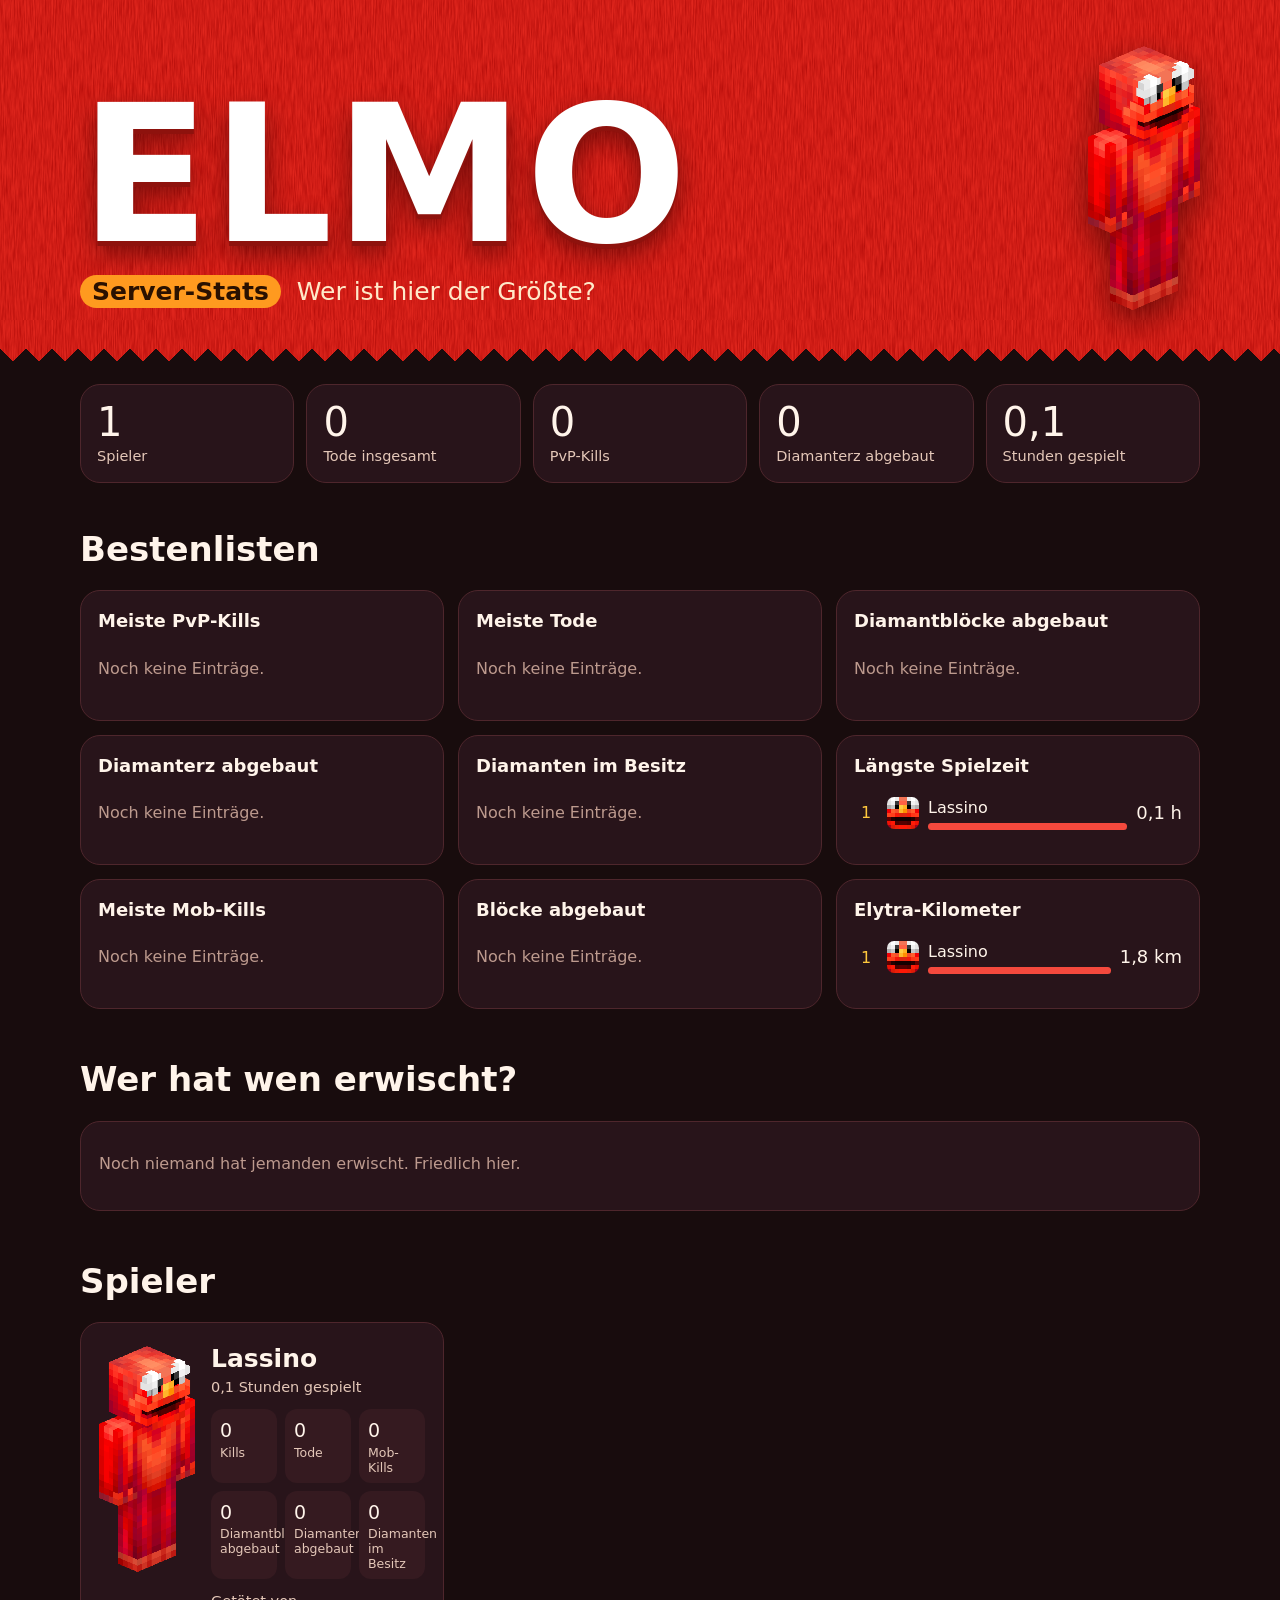
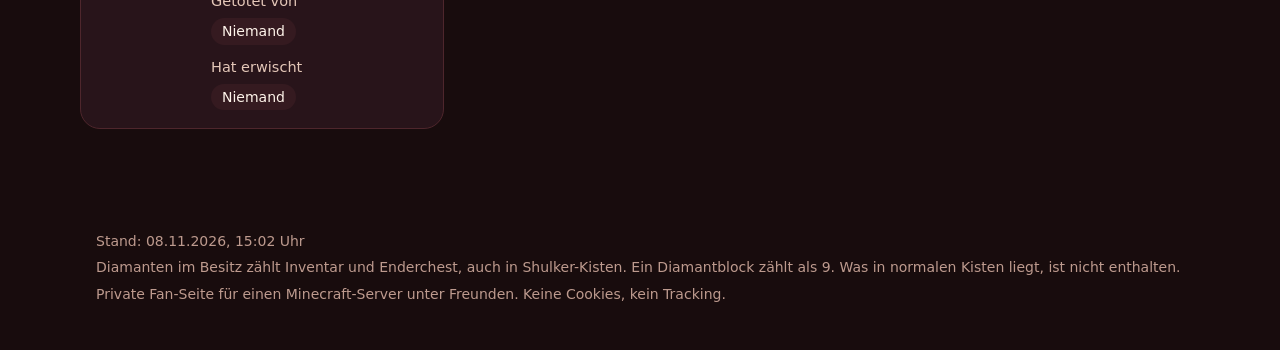
==== index.html @ c14f29ce "Elmo Server-Stats: erste Version Co-Authored-By: Claude Opus 5.5 <noreply@anthropic.com>" ====
<!doctype html>
<html lang="de">
<head>
<meta charset="utf-8">
<meta name="viewport" content="width=device-width,initial-scale=1">
<meta name="robots" content="noindex">
<title>Elmo – Server-Stats</title>
<link rel="icon" href="data:image/svg+xml,%3Csvg xmlns='http://www.w3.org/2000/svg' viewBox='0 0 16 16'%3E%3Crect width='16' height='16' rx='3' fill='%23e0261d'/%3E%3Crect x='5' y='5' width='6' height='5' rx='2' fill='%23ff9a1f'/%3E%3C/svg%3E">
<style>
:root{
  --bg:#180c0d;--card:#28141a;--card2:#351a20;--line:#4e262c;
  --ink:#fff4ea;--soft:#e4c7b8;--mute:#bd9a8e;
  --red:#e0261d;--bar:#f4493d;--orange:#ff9a1f;--gold:#ffc83d;
  --font:"Arial Rounded MT Bold","Nunito","Trebuchet MS",system-ui,sans-serif;
}
*{box-sizing:border-box}
html{-webkit-text-size-adjust:100%}
body{margin:0;background:var(--bg);color:var(--ink);font:16px/1.45 var(--font)}
.fur{position:relative;background-color:var(--red);
  background-image:url("data:image/svg+xml,%3Csvg xmlns='http://www.w3.org/2000/svg' width='320' height='320'%3E%3Cfilter id='f'%3E%3CfeTurbulence type='fractalNoise' baseFrequency='.9 .05' numOctaves='3' seed='7'/%3E%3CfeColorMatrix values='0 0 0 0 .35 0 0 0 0 0 0 0 0 0 0 0 0 0 .9 -.2'/%3E%3C/filter%3E%3Crect width='320' height='320' filter='url(%23f)'/%3E%3C/svg%3E")}
header.fur{padding:40px 16px 62px;overflow:hidden}
header.fur::after{content:"";position:absolute;left:0;right:0;bottom:-1px;height:24px;
  background:linear-gradient(135deg,var(--bg) 50%,transparent 50%) 0 0/26px 24px,linear-gradient(225deg,var(--bg) 50%,transparent 50%) 0 0/26px 24px;transform:scaleY(-1)}
.wrap{max-width:1120px;margin:0 auto}
.top{display:flex;align-items:flex-end;justify-content:space-between;gap:20px}
h1{margin:0;font-size:clamp(84px,21vw,190px);line-height:.86;letter-spacing:.01em;color:#fff;text-shadow:0 5px 0 #8e120d,0 12px 26px rgba(50,0,0,.55)}
.sub{margin:16px 0 0;font-size:clamp(18px,3vw,25px);color:#ffe9c9}
.sub b{color:var(--ink);background:var(--orange);color:#2a1100;padding:2px 12px;border-radius:999px}
.hero{height:clamp(170px,27vw,270px);width:auto;flex:none;filter:drop-shadow(0 12px 16px rgba(40,0,0,.55));image-rendering:pixelated}
main{padding:12px 16px 56px}
.tiles{display:grid;grid-template-columns:repeat(5,1fr);gap:12px;margin:0 0 42px}
.tile{background:var(--card);border:1px solid var(--line);border-radius:20px;padding:15px 16px}
.tile .n{display:block;font-size:clamp(28px,4vw,40px);line-height:1.1;font-variant-numeric:tabular-nums}
.tile .l{color:var(--soft);font-size:14.5px}
h2{font-size:clamp(25px,4vw,34px);margin:0 0 16px}
section{margin-bottom:46px}
.boards{display:grid;grid-template-columns:repeat(auto-fill,minmax(310px,1fr));gap:14px}
.board{background:var(--card);border:1px solid var(--line);border-radius:20px;padding:17px 17px 13px;min-width:0}
.board h3{margin:0 0 11px;font-size:18px}
.rows{list-style:none;margin:0;padding:0}
.row{display:grid;grid-template-columns:24px 32px minmax(0,1fr) auto;gap:9px;align-items:center;padding:6px 0}
.rk{color:var(--mute);text-align:center;font-variant-numeric:tabular-nums}
.first .rk{color:var(--gold)}
.row img{width:32px;height:32px;border-radius:7px;image-rendering:pixelated;background:var(--card2)}
.nm{overflow:hidden;text-overflow:ellipsis;white-space:nowrap}
.track{display:block;height:7px;margin-top:4px;border-radius:4px;background:rgba(255,255,255,.09)}
.track i{display:block;height:100%;min-width:0;border-radius:4px;background:var(--bar)}
.val{font-size:18px;font-variant-numeric:tabular-nums}
.empty{color:var(--mute);padding:6px 0 11px}
.players{display:grid;grid-template-columns:repeat(auto-fill,minmax(340px,1fr));gap:14px}
.pl{display:grid;grid-template-columns:96px minmax(0,1fr);gap:16px;background:var(--card);border:1px solid var(--line);border-radius:20px;padding:18px}
.pl>img{width:96px;height:auto;align-self:start;image-rendering:pixelated}
.pl h3{margin:0;font-size:25px;overflow-wrap:anywhere}
.pl .meta{color:var(--soft);font-size:14.5px;margin-bottom:11px}
.grid{display:grid;grid-template-columns:repeat(3,1fr);gap:8px}
.mini{background:var(--card2);border-radius:12px;padding:8px 9px;min-width:0}
.mini b{display:block;font-size:19px;font-weight:400;font-variant-numeric:tabular-nums}
.mini span{color:var(--soft);font-size:12.5px;line-height:1.2;display:block}
.who{margin:12px 0 0}
.who h4{margin:0 0 6px;font-size:14.5px;font-weight:400;color:var(--soft)}
.chips{display:flex;flex-wrap:wrap;gap:6px}
.chip{background:var(--card2);border-radius:999px;padding:3px 11px;font-size:14px}
.chip em{font-style:normal;color:var(--orange);margin-left:4px}
.tblw{background:var(--card);border:1px solid var(--line);border-radius:20px;padding:8px 18px;overflow-x:auto}
table{width:100%;border-collapse:collapse}
th,td{text-align:left;padding:10px 6px;border-bottom:1px solid var(--line)}
tr:last-child td{border-bottom:0}
th{color:var(--soft);font-weight:400;font-size:14.5px}
td.c,th.c{text-align:right;font-variant-numeric:tabular-nums}
footer{color:var(--mute);font-size:14px;max-width:1120px;margin:0 auto;padding:0 16px 40px}
footer p{margin:0 0 6px}
#err{background:var(--card);border:1px solid var(--line);border-radius:16px;padding:16px;display:none}
@media(max-width:820px){.tiles{grid-template-columns:repeat(2,1fr)}.tiles .tile:first-child{grid-column:1/-1}}
@media(max-width:520px){.boards,.players{grid-template-columns:minmax(0,1fr)}.pl{grid-template-columns:70px minmax(0,1fr);gap:12px;padding:15px}.pl>img{width:70px}header.fur{padding-top:28px}}
</style>
</head>
<body>
<header class="fur"><div class="wrap top">
  <div><h1>ELMO</h1><p class="sub"><b>Server-Stats</b> &nbsp;Wer ist hier der Größte?</p></div>
  <img id="hero" class="hero" alt="" hidden>
</div></header>
<main><div class="wrap">
  <div id="err">Die Stats konnten gerade nicht geladen werden.</div>
  <div id="tiles" class="tiles"></div>
  <section><h2>Bestenlisten</h2><div id="boards" class="boards"></div></section>
  <section><h2>Wer hat wen erwischt?</h2><div id="pairs" class="tblw"></div></section>
  <section><h2>Spieler</h2><div id="players" class="players"></div></section>
</div></main>
<footer>
  <p id="stand"></p>
  <p>Diamanten im Besitz zählt Inventar und Enderchest, auch in Shulker-Kisten. Ein Diamantblock zählt als 9. Was in normalen Kisten liegt, ist nicht enthalten.</p>
  <p>Private Fan-Seite für einen Minecraft-Server unter Freunden. Keine Cookies, kein Tracking.</p>
</footer>
<script>
const $=id=>document.getElementById(id);
const fmt=n=>Number(n).toLocaleString('de-DE');
const el=(t,c,x)=>{const e=document.createElement(t);if(c)e.className=c;if(x!=null)e.textContent=x;return e};
const MOBS={zombie:'Zombie',husk:'Wüstenzombie',drowned:'Ertrunkener',skeleton:'Skelett',stray:'Eiswanderer',creeper:'Creeper',spider:'Spinne',cave_spider:'Höhlenspinne',enderman:'Enderman',witch:'Hexe',blaze:'Lohe',wither_skeleton:'Witherskelett',wither:'Wither',ender_dragon:'Enderdrache',piglin:'Piglin',piglin_brute:'Piglin-Rohling',zombified_piglin:'Zombifizierter Piglin',ghast:'Ghast',slime:'Schleim',magma_cube:'Magmawürfel',phantom:'Phantom',pillager:'Plünderer',vindicator:'Diener',evoker:'Magier',ravager:'Verwüster',guardian:'Wächter',elder_guardian:'Großer Wächter',silverfish:'Silberfischchen',warden:'Wärter',bee:'Biene',wolf:'Wolf',iron_golem:'Eisengolem',breeze:'Böe',bogged:'Sumpfskelett',hoglin:'Hoglin',shulker:'Shulker',llama:'Lama',polar_bear:'Eisbär',goat:'Ziege'};
const mob=id=>MOBS[id]||id.replace(/_/g,' ').replace(/^./,c=>c.toUpperCase());
const avatar=(p,kind)=>`data/avatars/${p.uuid}.${kind}.png`;
const BOARDS=[
 ['Meiste PvP-Kills','playerKills',v=>fmt(v)],
 ['Meiste Tode','deaths',v=>fmt(v)],
 ['Diamantblöcke abgebaut','diamondBlocks',v=>fmt(v)],
 ['Diamanterz abgebaut','diamondOre',v=>fmt(v)],
 ['Diamanten im Besitz','diamondsOwned',v=>fmt(v)],
 ['Längste Spielzeit','hours',v=>fmt(v)+' h'],
 ['Meiste Mob-Kills','mobKills',v=>fmt(v)],
 ['Blöcke abgebaut','minedAll',v=>fmt(v)],
 ['Elytra-Kilometer','elytraKm',v=>fmt(v)+' km'],
];
function tile(n,l){const d=el('div','tile');d.append(el('span','n',n),el('span','l',l));return d}
function board([title,key,show],ps){
  const b=el('article','board');b.append(el('h3',null,title));
  const sorted=[...ps].sort((a,c)=>c[key]-a[key]).filter(p=>p[key]>0).slice(0,10);
  if(!sorted.length){b.append(el('p','empty','Noch keine Einträge.'));return b}
  const max=sorted[0][key],ol=el('ol','rows');
  sorted.forEach((p,i)=>{
    const li=el('li','row'+(i==0?' first':''));
    const img=el('img');img.src=avatar(p,'avatar');img.alt='';img.loading='lazy';
    const mid=el('div');mid.append(el('div','nm',p.name));
    const t=el('span','track');const f=el('i');f.style.width=Math.max(3,p[key]/max*100)+'%';t.append(f);mid.append(t);
    li.append(el('span','rk',i+1),img,mid,el('span','val',show(p[key])));li.title=p.name+': '+show(p[key]);
    ol.append(li);
  });b.append(ol);return b;
}
function who(title,arr){
  const d=el('div','who');d.append(el('h4',null,title));
  if(!arr.length){const c=el('div','chips');c.append(el('span','chip','Niemand'));d.append(c);return d}
  const c=el('div','chips');
  arr.slice(0,6).forEach(x=>{const s=el('span','chip',x.label);s.append(el('em',null,fmt(x.n)+'×'));c.append(s)});
  d.append(c);return d;
}
function player(p,pairs){
  const a=el('article','pl');
  const img=el('img');img.src=avatar(p,'body');img.alt='Skin von '+p.name;img.loading='lazy';
  const b=el('div');b.append(el('h3',null,p.name),el('div','meta',fmt(p.hours)+' Stunden gespielt'));
  const g=el('div','grid');
  [['Kills',p.playerKills],['Tode',p.deaths],['Mob-Kills',p.mobKills],['Diamantblöcke abgebaut',p.diamondBlocks],['Diamanterz abgebaut',p.diamondOre],['Diamanten im Besitz',p.diamondsOwned]]
    .forEach(([l,v])=>{const m=el('div','mini');m.append(el('b',null,fmt(v)),el('span',null,l));g.append(m)});
  b.append(g);
  const byP=pairs.filter(x=>x.victim==p.name).map(x=>({label:x.killer,n:x.n}));
  const byM=(p.killedBy||[]).filter(x=>x.id!='player').map(x=>({label:mob(x.id),n:x.n}));
  b.append(who('Getötet von',[...byP,...byM].sort((x,y)=>y.n-x.n)));
  b.append(who('Hat erwischt',pairs.filter(x=>x.killer==p.name).map(x=>({label:x.victim,n:x.n})).sort((x,y)=>y.n-x.n)));
  a.append(img,b);return a;
}
function pairTable(pairs){
  const w=$('pairs');
  if(!pairs.length){w.append(el('p','empty','Noch niemand hat jemanden erwischt. Friedlich hier.'));return}
  const t=el('table'),h=el('tr');
  h.append(el('th',null,'Killer'),el('th',null,'Opfer'),el('th','c','Anzahl'));
  const th=el('thead');th.append(h);const tb=el('tbody');
  pairs.forEach(x=>{const r=el('tr');r.append(el('td',null,x.killer),el('td',null,x.victim),el('td','c',fmt(x.n)));tb.append(r)});
  t.append(th,tb);w.append(t);
}
fetch('data/stats.json?'+Date.now(),{cache:'no-store'}).then(r=>{if(!r.ok)throw 0;return r.json()}).then(d=>{
  const ps=d.players||[],pairs=d.pairs||[];
  const sum=k=>ps.reduce((s,p)=>s+(p[k]||0),0);
  $('tiles').append(tile(fmt(ps.length),'Spieler'),tile(fmt(sum('deaths')),'Tode insgesamt'),tile(fmt(sum('playerKills')),'PvP-Kills'),tile(fmt(sum('diamondOre')),'Diamanterz abgebaut'),tile(fmt(Math.round(sum('hours')*10)/10),'Stunden gespielt'));
  BOARDS.forEach(b=>$('boards').append(board(b,ps)));
  pairTable(pairs);
  [...ps].sort((a,b)=>b.hours-a.hours).forEach(p=>$('players').append(player(p,pairs)));
  const me=ps.find(p=>p.name=='Lassino')||ps[0];
  if(me){const h=$('hero');h.src=avatar(me,'body');h.alt='Skin von '+me.name;h.hidden=false}
  $('stand').textContent='Stand: '+new Date(d.updated).toLocaleString('de-DE',{dateStyle:'medium',timeStyle:'short'})+' Uhr';
}).catch(()=>{$('err').style.display='block'});
</script>
</body>
</html>
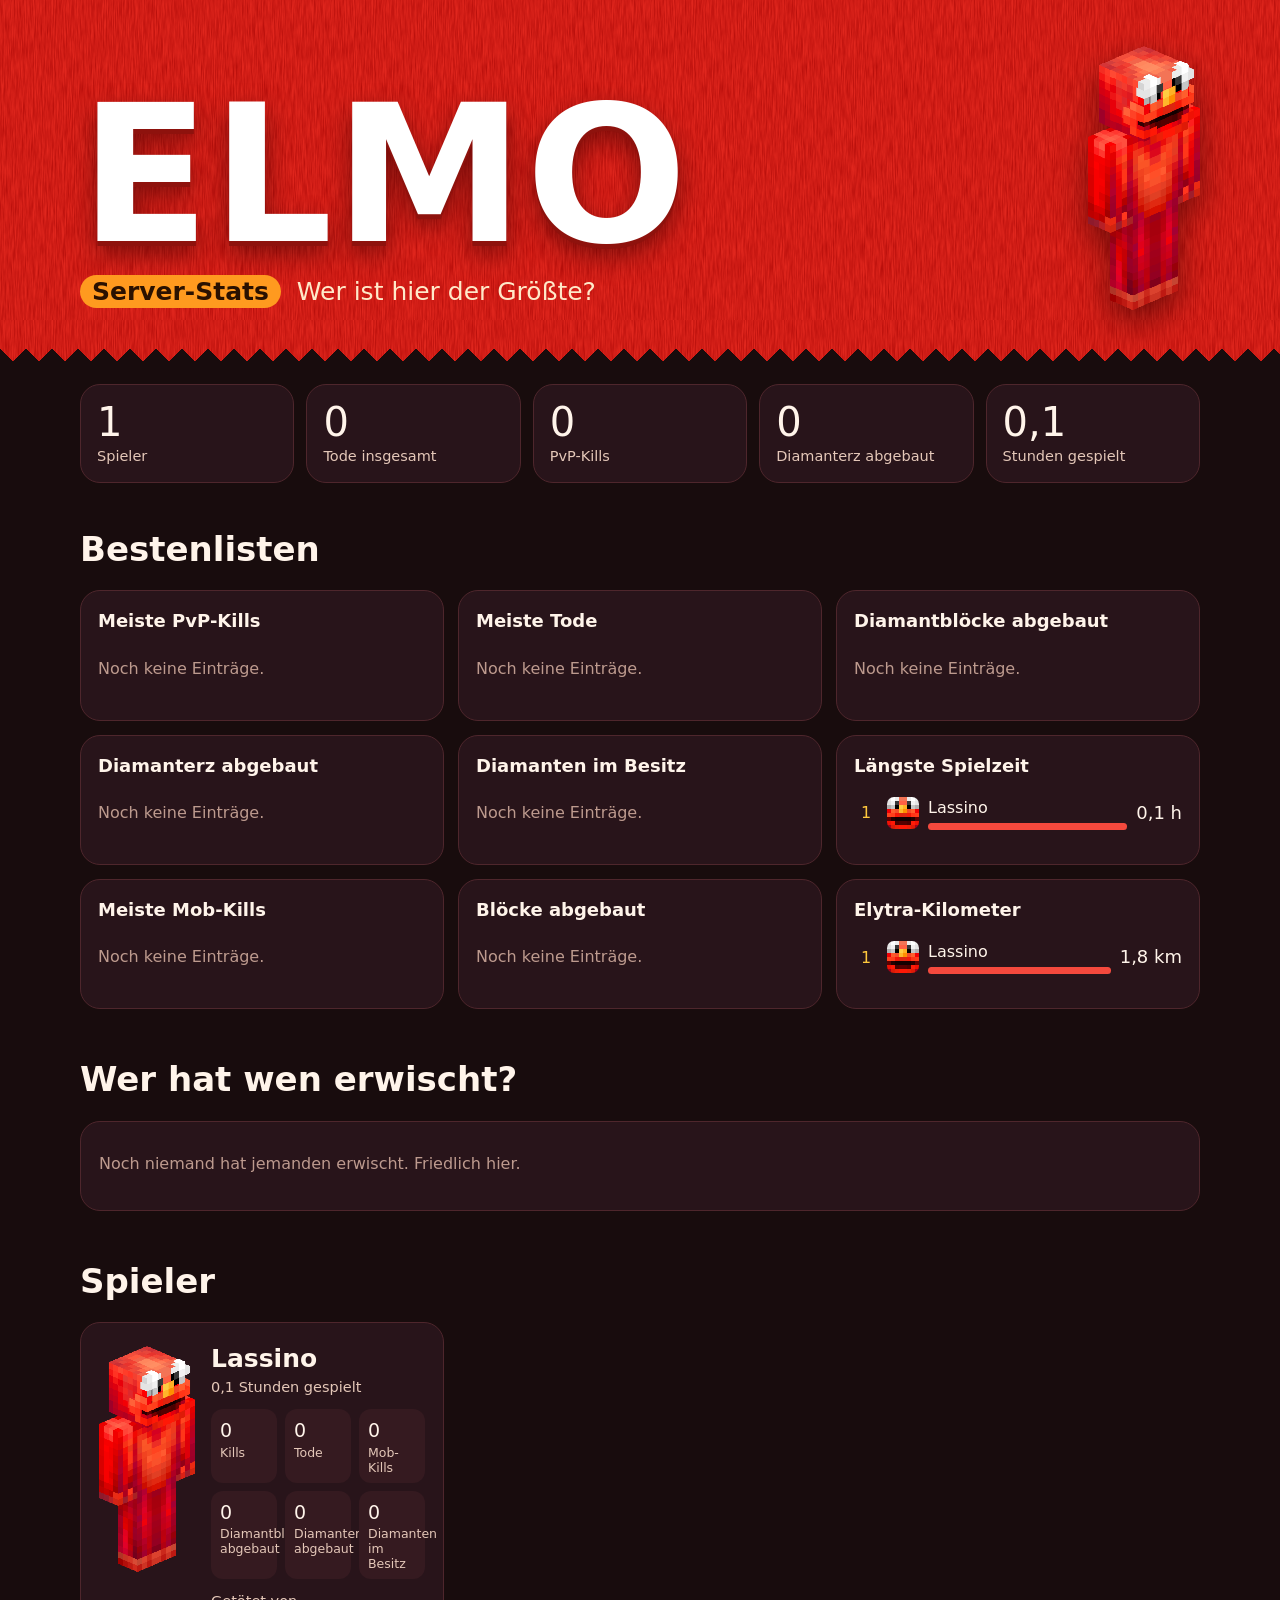
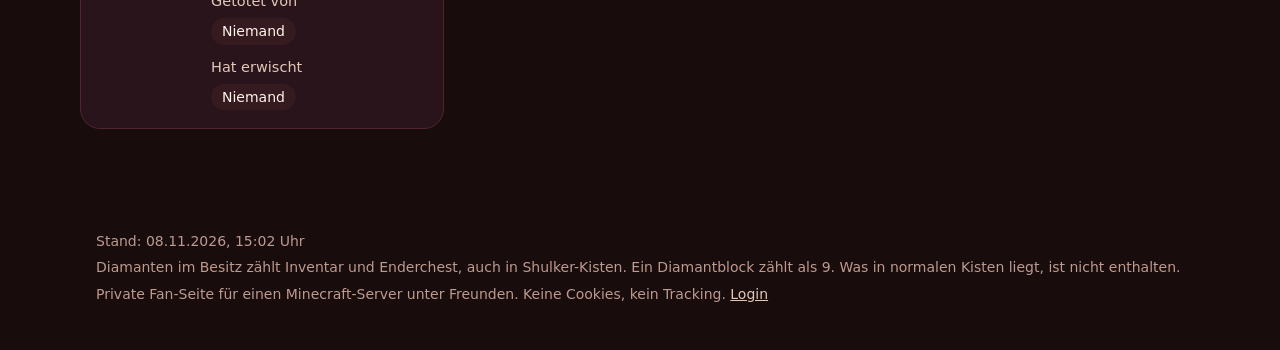
==== commit 20ad84de: "Login-Seite fuer Admin und Whitelist Co-Authored-By: Claude Opus 5.5 <noreply@anthropic.com>" ====
--- a/index.html
+++ b/index.html
@@ -89,7 +89,7 @@
 <footer>
   <p id="stand"></p>
   <p>Diamanten im Besitz zählt Inventar und Enderchest, auch in Shulker-Kisten. Ein Diamantblock zählt als 9. Was in normalen Kisten liegt, ist nicht enthalten.</p>
-  <p>Private Fan-Seite für einen Minecraft-Server unter Freunden. Keine Cookies, kein Tracking.</p>
+  <p>Private Fan-Seite für einen Minecraft-Server unter Freunden. Keine Cookies, kein Tracking. <a href="login.html" style="color:var(--soft)">Login</a></p>
 </footer>
 <script>
 const $=id=>document.getElementById(id);
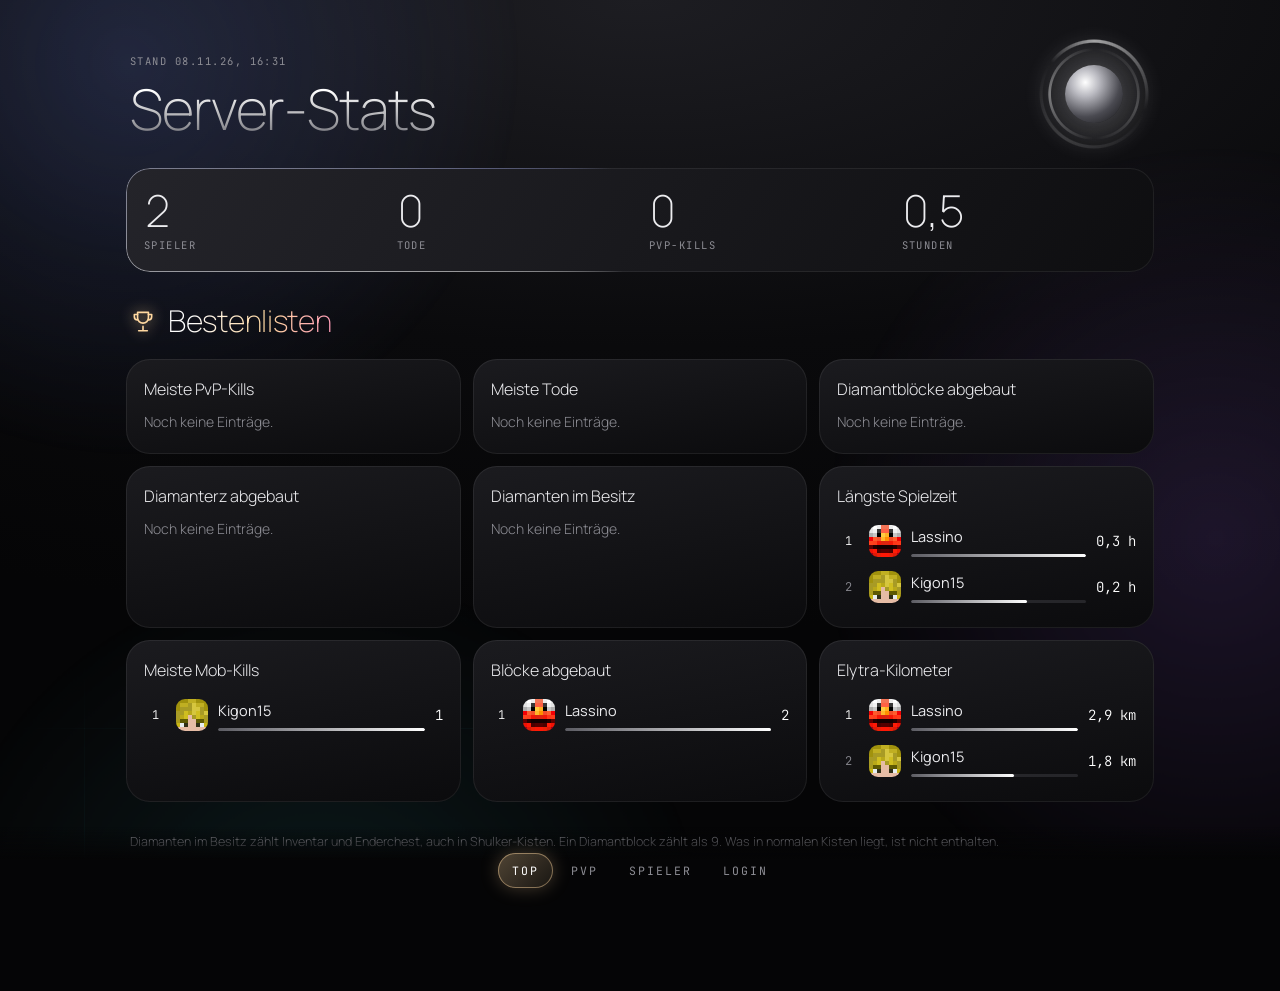
==== commit bdab3bbf: "Design der App uebernommen, Servername entfernt, Stats aktualisiert Co-Authored-By: Claude Opus 5.5 " ====
--- a/index.html
+++ b/index.html
@@ -2,95 +2,51 @@
 <html lang="de">
 <head>
 <meta charset="utf-8">
-<meta name="viewport" content="width=device-width,initial-scale=1">
+<meta name="viewport" content="width=device-width,initial-scale=1,viewport-fit=cover">
+<meta name="theme-color" content="#050506">
 <meta name="robots" content="noindex">
-<title>Elmo – Server-Stats</title>
-<link rel="icon" href="data:image/svg+xml,%3Csvg xmlns='http://www.w3.org/2000/svg' viewBox='0 0 16 16'%3E%3Crect width='16' height='16' rx='3' fill='%23e0261d'/%3E%3Crect x='5' y='5' width='6' height='5' rx='2' fill='%23ff9a1f'/%3E%3C/svg%3E">
-<style>
-:root{
-  --bg:#180c0d;--card:#28141a;--card2:#351a20;--line:#4e262c;
-  --ink:#fff4ea;--soft:#e4c7b8;--mute:#bd9a8e;
-  --red:#e0261d;--bar:#f4493d;--orange:#ff9a1f;--gold:#ffc83d;
-  --font:"Arial Rounded MT Bold","Nunito","Trebuchet MS",system-ui,sans-serif;
-}
-*{box-sizing:border-box}
-html{-webkit-text-size-adjust:100%}
-body{margin:0;background:var(--bg);color:var(--ink);font:16px/1.45 var(--font)}
-.fur{position:relative;background-color:var(--red);
-  background-image:url("data:image/svg+xml,%3Csvg xmlns='http://www.w3.org/2000/svg' width='320' height='320'%3E%3Cfilter id='f'%3E%3CfeTurbulence type='fractalNoise' baseFrequency='.9 .05' numOctaves='3' seed='7'/%3E%3CfeColorMatrix values='0 0 0 0 .35 0 0 0 0 0 0 0 0 0 0 0 0 0 .9 -.2'/%3E%3C/filter%3E%3Crect width='320' height='320' filter='url(%23f)'/%3E%3C/svg%3E")}
-header.fur{padding:40px 16px 62px;overflow:hidden}
-header.fur::after{content:"";position:absolute;left:0;right:0;bottom:-1px;height:24px;
-  background:linear-gradient(135deg,var(--bg) 50%,transparent 50%) 0 0/26px 24px,linear-gradient(225deg,var(--bg) 50%,transparent 50%) 0 0/26px 24px;transform:scaleY(-1)}
-.wrap{max-width:1120px;margin:0 auto}
-.top{display:flex;align-items:flex-end;justify-content:space-between;gap:20px}
-h1{margin:0;font-size:clamp(84px,21vw,190px);line-height:.86;letter-spacing:.01em;color:#fff;text-shadow:0 5px 0 #8e120d,0 12px 26px rgba(50,0,0,.55)}
-.sub{margin:16px 0 0;font-size:clamp(18px,3vw,25px);color:#ffe9c9}
-.sub b{color:var(--ink);background:var(--orange);color:#2a1100;padding:2px 12px;border-radius:999px}
-.hero{height:clamp(170px,27vw,270px);width:auto;flex:none;filter:drop-shadow(0 12px 16px rgba(40,0,0,.55));image-rendering:pixelated}
-main{padding:12px 16px 56px}
-.tiles{display:grid;grid-template-columns:repeat(5,1fr);gap:12px;margin:0 0 42px}
-.tile{background:var(--card);border:1px solid var(--line);border-radius:20px;padding:15px 16px}
-.tile .n{display:block;font-size:clamp(28px,4vw,40px);line-height:1.1;font-variant-numeric:tabular-nums}
-.tile .l{color:var(--soft);font-size:14.5px}
-h2{font-size:clamp(25px,4vw,34px);margin:0 0 16px}
-section{margin-bottom:46px}
-.boards{display:grid;grid-template-columns:repeat(auto-fill,minmax(310px,1fr));gap:14px}
-.board{background:var(--card);border:1px solid var(--line);border-radius:20px;padding:17px 17px 13px;min-width:0}
-.board h3{margin:0 0 11px;font-size:18px}
-.rows{list-style:none;margin:0;padding:0}
-.row{display:grid;grid-template-columns:24px 32px minmax(0,1fr) auto;gap:9px;align-items:center;padding:6px 0}
-.rk{color:var(--mute);text-align:center;font-variant-numeric:tabular-nums}
-.first .rk{color:var(--gold)}
-.row img{width:32px;height:32px;border-radius:7px;image-rendering:pixelated;background:var(--card2)}
-.nm{overflow:hidden;text-overflow:ellipsis;white-space:nowrap}
-.track{display:block;height:7px;margin-top:4px;border-radius:4px;background:rgba(255,255,255,.09)}
-.track i{display:block;height:100%;min-width:0;border-radius:4px;background:var(--bar)}
-.val{font-size:18px;font-variant-numeric:tabular-nums}
-.empty{color:var(--mute);padding:6px 0 11px}
-.players{display:grid;grid-template-columns:repeat(auto-fill,minmax(340px,1fr));gap:14px}
-.pl{display:grid;grid-template-columns:96px minmax(0,1fr);gap:16px;background:var(--card);border:1px solid var(--line);border-radius:20px;padding:18px}
-.pl>img{width:96px;height:auto;align-self:start;image-rendering:pixelated}
-.pl h3{margin:0;font-size:25px;overflow-wrap:anywhere}
-.pl .meta{color:var(--soft);font-size:14.5px;margin-bottom:11px}
-.grid{display:grid;grid-template-columns:repeat(3,1fr);gap:8px}
-.mini{background:var(--card2);border-radius:12px;padding:8px 9px;min-width:0}
-.mini b{display:block;font-size:19px;font-weight:400;font-variant-numeric:tabular-nums}
-.mini span{color:var(--soft);font-size:12.5px;line-height:1.2;display:block}
-.who{margin:12px 0 0}
-.who h4{margin:0 0 6px;font-size:14.5px;font-weight:400;color:var(--soft)}
-.chips{display:flex;flex-wrap:wrap;gap:6px}
-.chip{background:var(--card2);border-radius:999px;padding:3px 11px;font-size:14px}
-.chip em{font-style:normal;color:var(--orange);margin-left:4px}
-.tblw{background:var(--card);border:1px solid var(--line);border-radius:20px;padding:8px 18px;overflow-x:auto}
-table{width:100%;border-collapse:collapse}
-th,td{text-align:left;padding:10px 6px;border-bottom:1px solid var(--line)}
-tr:last-child td{border-bottom:0}
-th{color:var(--soft);font-weight:400;font-size:14.5px}
-td.c,th.c{text-align:right;font-variant-numeric:tabular-nums}
-footer{color:var(--mute);font-size:14px;max-width:1120px;margin:0 auto;padding:0 16px 40px}
-footer p{margin:0 0 6px}
-#err{background:var(--card);border:1px solid var(--line);border-radius:16px;padding:16px;display:none}
-@media(max-width:820px){.tiles{grid-template-columns:repeat(2,1fr)}.tiles .tile:first-child{grid-column:1/-1}}
-@media(max-width:520px){.boards,.players{grid-template-columns:minmax(0,1fr)}.pl{grid-template-columns:70px minmax(0,1fr);gap:12px;padding:15px}.pl>img{width:70px}header.fur{padding-top:28px}}
-</style>
+<title>Server-Stats</title>
+<link rel="icon" href="data:image/svg+xml,%3Csvg xmlns='http://www.w3.org/2000/svg' viewBox='0 0 32 32'%3E%3Cdefs%3E%3CradialGradient id='a' cx='.35' cy='.3'%3E%3Cstop stop-color='%23fff'/%3E%3Cstop offset='.6' stop-color='%234a4a51'/%3E%3Cstop offset='1' stop-color='%23121214'/%3E%3C/radialGradient%3E%3C/defs%3E%3Ccircle cx='16' cy='16' r='14' fill='url(%23a)'/%3E%3C/svg%3E">
+<link rel="stylesheet" href="app.css">
 </head>
 <body>
-<header class="fur"><div class="wrap top">
-  <div><h1>ELMO</h1><p class="sub"><b>Server-Stats</b> &nbsp;Wer ist hier der Größte?</p></div>
-  <img id="hero" class="hero" alt="" hidden>
-</div></header>
-<main><div class="wrap">
-  <div id="err">Die Stats konnten gerade nicht geladen werden.</div>
-  <div id="tiles" class="tiles"></div>
-  <section><h2>Bestenlisten</h2><div id="boards" class="boards"></div></section>
-  <section><h2>Wer hat wen erwischt?</h2><div id="pairs" class="tblw"></div></section>
-  <section><h2>Spieler</h2><div id="players" class="players"></div></section>
-</div></main>
-<footer>
-  <p id="stand"></p>
-  <p>Diamanten im Besitz zählt Inventar und Enderchest, auch in Shulker-Kisten. Ein Diamantblock zählt als 9. Was in normalen Kisten liegt, ist nicht enthalten.</p>
-  <p>Private Fan-Seite für einen Minecraft-Server unter Freunden. Keine Cookies, kein Tracking. <a href="login.html" style="color:var(--soft)">Login</a></p>
-</footer>
+<div class="intro" aria-hidden="true"><div class="orb orb--xl"><div class="orb__glow"></div><div class="orb__ring"></div><div class="orb__ring2"></div><div class="orb__core"></div></div></div>
+<div class="ambient" aria-hidden="true"><span class="ambient__blob ambient__blob--1"></span><span class="ambient__blob ambient__blob--2"></span><span class="ambient__blob ambient__blob--3"></span><div class="ambient__beam"></div><div class="sparks" id="sparks"></div></div>
+
+<main class="app">
+  <header class="greeting">
+    <div><span class="label" id="stand">Lädt …</span><h1 class="greeting__title">Server-Stats</h1></div>
+    <div class="orb orb--lg" aria-hidden="true"><div class="orb__glow"></div><div class="orb__ring"></div><div class="orb__ring2"></div><div class="orb__core"></div></div>
+  </header>
+  <div id="err" class="card">Die Stats konnten gerade nicht geladen werden.</div>
+  <section class="card card--hero totals" id="totals" aria-label="Gesamtwerte"></section>
+
+  <section class="view on" id="v-top">
+    <div class="head"><svg viewBox="0 0 24 24" aria-hidden="true"><path d="M8 21h8M12 17v4M7 4h10v5a5 5 0 0 1-10 0V4Z"/><path d="M7 6H4v2a3 3 0 0 0 3 3M17 6h3v2a3 3 0 0 1-3 3"/></svg><h2>Bestenlisten</h2></div>
+    <div id="boards" class="boards"></div>
+  </section>
+  <section class="view" id="v-pvp">
+    <div class="head"><svg viewBox="0 0 24 24" aria-hidden="true"><path d="M14.5 17.5 3 6V3h3l11.5 11.5M13 19l6-6M16 16l4 4M19 21l2-2M9.5 6.5 18 3h3v3l-3.5 8.5M5 14l-2 5 5-2"/></svg><h2>Wer hat wen erwischt?</h2></div>
+    <div id="pairs" class="card"></div>
+  </section>
+  <section class="view" id="v-spieler">
+    <div class="head"><svg viewBox="0 0 24 24" aria-hidden="true"><circle cx="12" cy="8" r="4"/><path d="M4 21a8 8 0 0 1 16 0"/></svg><h2>Spieler</h2></div>
+    <div id="players" class="players"></div>
+  </section>
+
+  <footer class="foot">
+    <p>Diamanten im Besitz zählt Inventar und Enderchest, auch in Shulker-Kisten. Ein Diamantblock zählt als 9. Was in normalen Kisten liegt, ist nicht enthalten.</p>
+    <p>Private Seite für einen Minecraft-Server unter Freunden. Keine Cookies, kein Tracking.</p>
+  </footer>
+</main>
+
+<nav class="tabbar" aria-label="Bereiche">
+  <button type="button" data-v="v-top" style="--pill:255,216,160" aria-current="page">Top</button>
+  <button type="button" data-v="v-pvp" style="--pill:195,211,255">PvP</button>
+  <button type="button" data-v="v-spieler" style="--pill:185,255,216">Spieler</button>
+  <a href="login.html" style="--pill:255,255,255">Login</a>
+</nav>
+
 <script>
 const $=id=>document.getElementById(id);
 const fmt=n=>Number(n).toLocaleString('de-DE');
@@ -98,46 +54,33 @@
 const MOBS={zombie:'Zombie',husk:'Wüstenzombie',drowned:'Ertrunkener',skeleton:'Skelett',stray:'Eiswanderer',creeper:'Creeper',spider:'Spinne',cave_spider:'Höhlenspinne',enderman:'Enderman',witch:'Hexe',blaze:'Lohe',wither_skeleton:'Witherskelett',wither:'Wither',ender_dragon:'Enderdrache',piglin:'Piglin',piglin_brute:'Piglin-Rohling',zombified_piglin:'Zombifizierter Piglin',ghast:'Ghast',slime:'Schleim',magma_cube:'Magmawürfel',phantom:'Phantom',pillager:'Plünderer',vindicator:'Diener',evoker:'Magier',ravager:'Verwüster',guardian:'Wächter',elder_guardian:'Großer Wächter',silverfish:'Silberfischchen',warden:'Wärter',bee:'Biene',wolf:'Wolf',iron_golem:'Eisengolem',breeze:'Böe',bogged:'Sumpfskelett',hoglin:'Hoglin',shulker:'Shulker',llama:'Lama',polar_bear:'Eisbär',goat:'Ziege'};
 const mob=id=>MOBS[id]||id.replace(/_/g,' ').replace(/^./,c=>c.toUpperCase());
 const avatar=(p,kind)=>`data/avatars/${p.uuid}.${kind}.png`;
-const BOARDS=[
- ['Meiste PvP-Kills','playerKills',v=>fmt(v)],
- ['Meiste Tode','deaths',v=>fmt(v)],
- ['Diamantblöcke abgebaut','diamondBlocks',v=>fmt(v)],
- ['Diamanterz abgebaut','diamondOre',v=>fmt(v)],
- ['Diamanten im Besitz','diamondsOwned',v=>fmt(v)],
- ['Längste Spielzeit','hours',v=>fmt(v)+' h'],
- ['Meiste Mob-Kills','mobKills',v=>fmt(v)],
- ['Blöcke abgebaut','minedAll',v=>fmt(v)],
- ['Elytra-Kilometer','elytraKm',v=>fmt(v)+' km'],
-];
-function tile(n,l){const d=el('div','tile');d.append(el('span','n',n),el('span','l',l));return d}
+const BOARDS=[['Meiste PvP-Kills','playerKills',v=>fmt(v)],['Meiste Tode','deaths',v=>fmt(v)],['Diamantblöcke abgebaut','diamondBlocks',v=>fmt(v)],['Diamanterz abgebaut','diamondOre',v=>fmt(v)],['Diamanten im Besitz','diamondsOwned',v=>fmt(v)],['Längste Spielzeit','hours',v=>fmt(v)+' h'],['Meiste Mob-Kills','mobKills',v=>fmt(v)],['Blöcke abgebaut','minedAll',v=>fmt(v)],['Elytra-Kilometer','elytraKm',v=>fmt(v)+' km']];
+function total(n,l){const d=el('div','total');d.append(el('span','big',n),el('span','label',l));return d}
 function board([title,key,show],ps){
-  const b=el('article','board');b.append(el('h3',null,title));
-  const sorted=[...ps].sort((a,c)=>c[key]-a[key]).filter(p=>p[key]>0).slice(0,10);
-  if(!sorted.length){b.append(el('p','empty','Noch keine Einträge.'));return b}
-  const max=sorted[0][key],ol=el('ol','rows');
-  sorted.forEach((p,i)=>{
-    const li=el('li','row'+(i==0?' first':''));
+  const b=el('article','card board');b.append(el('h3',null,title));
+  const s=[...ps].sort((a,c)=>c[key]-a[key]).filter(p=>p[key]>0).slice(0,10);
+  if(!s.length){b.append(el('p','empty','Noch keine Einträge.'));return b}
+  const max=s[0][key],ol=el('ol','rows');
+  s.forEach((p,i)=>{
+    const li=el('li','row'+(i==0?' first':''));li.title=p.name+': '+show(p[key]);
     const img=el('img');img.src=avatar(p,'avatar');img.alt='';img.loading='lazy';
     const mid=el('div');mid.append(el('div','nm',p.name));
-    const t=el('span','track');const f=el('i');f.style.width=Math.max(3,p[key]/max*100)+'%';t.append(f);mid.append(t);
-    li.append(el('span','rk',i+1),img,mid,el('span','val',show(p[key])));li.title=p.name+': '+show(p[key]);
-    ol.append(li);
+    const t=el('span','bar'),f=el('i');f.style.width=Math.max(3,p[key]/max*100)+'%';t.append(f);mid.append(t);
+    li.append(el('span','rk',i+1),img,mid,el('span','val',show(p[key])));ol.append(li);
   });b.append(ol);return b;
 }
 function who(title,arr){
-  const d=el('div','who');d.append(el('h4',null,title));
-  if(!arr.length){const c=el('div','chips');c.append(el('span','chip','Niemand'));d.append(c);return d}
-  const c=el('div','chips');
+  const d=el('div','who');d.append(el('div','label',title));const c=el('div','chips');
+  if(!arr.length)c.append(el('span','chip','Niemand'));
   arr.slice(0,6).forEach(x=>{const s=el('span','chip',x.label);s.append(el('em',null,fmt(x.n)+'×'));c.append(s)});
   d.append(c);return d;
 }
 function player(p,pairs){
-  const a=el('article','pl');
+  const a=el('article','card pl');
   const img=el('img');img.src=avatar(p,'body');img.alt='Skin von '+p.name;img.loading='lazy';
-  const b=el('div');b.append(el('h3',null,p.name),el('div','meta',fmt(p.hours)+' Stunden gespielt'));
+  const b=el('div');b.append(el('h3',null,p.name),el('span','label',fmt(p.hours)+' h gespielt'));
   const g=el('div','grid');
-  [['Kills',p.playerKills],['Tode',p.deaths],['Mob-Kills',p.mobKills],['Diamantblöcke abgebaut',p.diamondBlocks],['Diamanterz abgebaut',p.diamondOre],['Diamanten im Besitz',p.diamondsOwned]]
-    .forEach(([l,v])=>{const m=el('div','mini');m.append(el('b',null,fmt(v)),el('span',null,l));g.append(m)});
+  [['Kills',p.playerKills],['Tode',p.deaths],['Mob-Kills',p.mobKills],['Diamantblöcke abgebaut',p.diamondBlocks],['Diamanterz abgebaut',p.diamondOre],['Diamanten im Besitz',p.diamondsOwned]].forEach(([l,v])=>{const m=el('div','mini');m.append(el('b',null,fmt(v)),el('span',null,l));g.append(m)});
   b.append(g);
   const byP=pairs.filter(x=>x.victim==p.name).map(x=>({label:x.killer,n:x.n}));
   const byM=(p.killedBy||[]).filter(x=>x.id!='player').map(x=>({label:mob(x.id),n:x.n}));
@@ -148,23 +91,27 @@
 function pairTable(pairs){
   const w=$('pairs');
   if(!pairs.length){w.append(el('p','empty','Noch niemand hat jemanden erwischt. Friedlich hier.'));return}
-  const t=el('table'),h=el('tr');
-  h.append(el('th',null,'Killer'),el('th',null,'Opfer'),el('th','c','Anzahl'));
-  const th=el('thead');th.append(h);const tb=el('tbody');
+  const t=el('table'),th=el('thead'),h=el('tr'),tb=el('tbody');
+  h.append(el('th',null,'Killer'),el('th',null,'Opfer'),el('th','c','Anzahl'));th.append(h);
   pairs.forEach(x=>{const r=el('tr');r.append(el('td',null,x.killer),el('td',null,x.victim),el('td','c',fmt(x.n)));tb.append(r)});
   t.append(th,tb);w.append(t);
 }
 fetch('data/stats.json?'+Date.now(),{cache:'no-store'}).then(r=>{if(!r.ok)throw 0;return r.json()}).then(d=>{
   const ps=d.players||[],pairs=d.pairs||[];
   const sum=k=>ps.reduce((s,p)=>s+(p[k]||0),0);
-  $('tiles').append(tile(fmt(ps.length),'Spieler'),tile(fmt(sum('deaths')),'Tode insgesamt'),tile(fmt(sum('playerKills')),'PvP-Kills'),tile(fmt(sum('diamondOre')),'Diamanterz abgebaut'),tile(fmt(Math.round(sum('hours')*10)/10),'Stunden gespielt'));
+  $('totals').append(total(fmt(ps.length),'Spieler'),total(fmt(sum('deaths')),'Tode'),total(fmt(sum('playerKills')),'PvP-Kills'),total(fmt(Math.round(sum('hours')*10)/10),'Stunden'));
   BOARDS.forEach(b=>$('boards').append(board(b,ps)));
   pairTable(pairs);
   [...ps].sort((a,b)=>b.hours-a.hours).forEach(p=>$('players').append(player(p,pairs)));
-  const me=ps.find(p=>p.name=='Lassino')||ps[0];
-  if(me){const h=$('hero');h.src=avatar(me,'body');h.alt='Skin von '+me.name;h.hidden=false}
-  $('stand').textContent='Stand: '+new Date(d.updated).toLocaleString('de-DE',{dateStyle:'medium',timeStyle:'short'})+' Uhr';
-}).catch(()=>{$('err').style.display='block'});
+  $('stand').textContent='Stand '+new Date(d.updated).toLocaleString('de-DE',{dateStyle:'short',timeStyle:'short'});
+}).catch(()=>{$('err').style.display='block';$('stand').textContent=''});
+document.querySelectorAll('.tabbar [data-v]').forEach(b=>b.addEventListener('click',()=>{
+  document.querySelectorAll('.view').forEach(v=>v.classList.toggle('on',v.id===b.dataset.v));
+  document.querySelectorAll('.tabbar [data-v]').forEach(x=>x===b?x.setAttribute('aria-current','page'):x.removeAttribute('aria-current'));
+  scrollTo({top:0,behavior:'smooth'});
+}));
+document.addEventListener('pointermove',e=>{const c=e.target.closest&&e.target.closest('.card');if(!c)return;const r=c.getBoundingClientRect();c.style.setProperty('--mx',(e.clientX-r.left)+'px');c.style.setProperty('--my',(e.clientY-r.top)+'px')},{passive:true});
+for(let i=0;i<16;i++){const s=document.createElement('span'),z=1+Math.random()*2;s.style.cssText=`--x:${Math.random()*100}%;--s:${z}px;--d:${14+Math.random()*16}s;--delay:${-Math.random()*20}s;--drift:${-40+Math.random()*80}px`;$('sparks').append(s)}
 </script>
 </body>
 </html>
--- a/app.css
+++ b/app.css
@@ -0,0 +1,156 @@
+@font-face{font-family:Manrope;font-weight:200;font-display:swap;src:url(fonts/manrope-200.woff2) format("woff2")}
+@font-face{font-family:Manrope;font-weight:300;font-display:swap;src:url(fonts/manrope-300.woff2) format("woff2")}
+@font-face{font-family:Manrope;font-weight:400;font-display:swap;src:url(fonts/manrope-400.woff2) format("woff2")}
+@font-face{font-family:Manrope;font-weight:500;font-display:swap;src:url(fonts/manrope-500.woff2) format("woff2")}
+@font-face{font-family:"JetBrains Mono";font-weight:300;font-display:swap;src:url(fonts/jbmono-300.woff2) format("woff2")}
+@font-face{font-family:"JetBrains Mono";font-weight:400;font-display:swap;src:url(fonts/jbmono-400.woff2) format("woff2")}
+@property --sheen{syntax:"<angle>";inherits:false;initial-value:0deg}
+
+:root{
+  --bg:#050506;--card:linear-gradient(170deg,#1b1b1f,#0b0b0d);--edge:inset 0 0 0 1px rgba(255,255,255,.07);--edge-strong:inset 0 0 0 1px rgba(255,255,255,.12);
+  --text:#ececef;--text-2:#c4c4ca;--muted:#8d8d94;--line:#212125;--track:#26262a;
+  --r-lg:28px;--r-md:24px;--r-sm:20px;
+  --sans:Manrope,Helvetica,Arial,sans-serif;--mono:"JetBrains Mono",ui-monospace,monospace;
+  --spring:cubic-bezier(.34,1.56,.64,1);--smooth:cubic-bezier(.2,.8,.2,1);
+  --acc:255,216,160;--acc2:255,154,184;
+}
+*{box-sizing:border-box}
+html{-webkit-text-size-adjust:100%}
+body{margin:0;min-height:100vh;color:var(--text);font:300 15px/1.5 var(--sans);background:radial-gradient(120% 70% at 50% 0%,#1d1d22 0%,#0a0a0c 55%,#050506 100%) fixed,#050506;-webkit-font-smoothing:antialiased}
+a{color:inherit}
+.mono,.label{font-family:var(--mono)}
+.label{font-size:10.5px;letter-spacing:.14em;text-transform:uppercase;color:var(--muted);font-weight:400}
+
+/* Umgebungslicht */
+.ambient{position:fixed;inset:0;overflow:hidden;pointer-events:none;z-index:0}
+.ambient__blob{position:absolute;width:70vmax;height:70vmax;border-radius:50%;mix-blend-mode:screen;opacity:.55;will-change:transform}
+.ambient__blob--1{left:-25vmax;top:-30vmax;background:radial-gradient(circle,rgba(110,140,255,.32),rgba(110,140,255,0) 62%);animation:blobA 22s ease-in-out infinite alternate}
+.ambient__blob--2{right:-30vmax;top:10vh;background:radial-gradient(circle,rgba(170,110,255,.26),rgba(170,110,255,0) 62%);animation:blobB 28s ease-in-out infinite alternate}
+.ambient__blob--3{left:-10vmax;bottom:-40vmax;background:radial-gradient(circle,rgba(70,210,220,.2),rgba(70,210,220,0) 62%);animation:blobC 34s ease-in-out infinite alternate}
+.ambient__beam{position:absolute;left:50%;top:-20vh;width:120vw;height:90vh;margin-left:-60vw;background:conic-gradient(from 180deg at 50% 0%,transparent 0deg 158deg,rgba(255,255,255,.07) 172deg,rgba(200,210,255,.1) 180deg,rgba(255,255,255,.07) 188deg,transparent 202deg 360deg);transform-origin:50% 0%;animation:beamSwing 14s ease-in-out infinite alternate}
+.sparks span{position:absolute;bottom:-10px;left:var(--x);width:var(--s);height:var(--s);border-radius:50%;background:#fff;box-shadow:0 0 6px rgba(255,255,255,.9),0 0 14px rgba(170,180,255,.7);opacity:0;animation:sparkRise var(--d) linear var(--delay) infinite,sparkTwinkle 2.6s ease-in-out var(--delay) infinite}
+@keyframes blobA{50%{transform:translate3d(18vw,12vh,0) scale(1.15)}100%{transform:translate3d(6vw,26vh,0) scale(.95)}}
+@keyframes blobB{0%{transform:scale(1.05)}50%{transform:translate3d(-22vw,18vh,0) scale(.9)}100%{transform:translate3d(-8vw,-10vh,0) scale(1.15)}}
+@keyframes blobC{0%{transform:scale(.9)}100%{transform:translate3d(30vw,-22vh,0) scale(1.2)}}
+@keyframes beamSwing{0%{transform:rotate(-9deg);opacity:.7}50%{opacity:1}100%{transform:rotate(9deg);opacity:.75}}
+@keyframes sparkRise{to{transform:translate3d(var(--drift),-110vh,0)}}
+@keyframes sparkTwinkle{0%,100%{opacity:0}15%{opacity:.9}50%{opacity:.35}80%{opacity:.8}}
+
+/* Kugel */
+.orb{--s:76px;position:relative;width:var(--s);height:var(--s);flex:none}
+.orb--lg{--s:112px}.orb--xl{--s:190px}
+.orb__glow{position:absolute;inset:-18%;border-radius:50%;background:radial-gradient(circle,rgba(255,255,255,.14),transparent 65%)}
+.orb__ring,.orb__ring2{position:absolute;inset:0;border-radius:50%;background:conic-gradient(rgba(255,255,255,.6),rgba(255,255,255,0) 30%,rgba(255,255,255,.15) 60%,rgba(255,255,255,0) 85%,rgba(255,255,255,.6));-webkit-mask:radial-gradient(circle,transparent 64%,#000 65.5%,#000 68%,transparent 69.5%);mask:radial-gradient(circle,transparent 64%,#000 65.5%,#000 68%,transparent 69.5%);animation:spin 12s linear infinite}
+.orb__ring2{inset:8%;background:conic-gradient(from 180deg,rgba(255,255,255,0),rgba(255,255,255,.4) 25%,rgba(255,255,255,0) 50%,rgba(255,255,255,.2) 80%,rgba(255,255,255,0));animation:spin 11s linear infinite reverse}
+.orb__core{position:absolute;inset:24%;border-radius:50%;background:radial-gradient(circle at 35% 30%,#fff,#b9b9c0 25%,#4a4a51 62%,#121214);box-shadow:0 0 40px rgba(255,255,255,.22);animation:pulse 4s ease-in-out infinite}
+@keyframes spin{to{transform:rotate(360deg)}}
+@keyframes pulse{0%,100%{opacity:.8;transform:scale(1)}50%{opacity:1;transform:scale(1.06)}}
+
+/* Intro */
+.intro{position:fixed;inset:0;z-index:50;display:grid;place-items:center;background:#050506;animation:introOut .4s ease 1.25s forwards}
+.intro .orb{animation:introOrb 1.3s var(--spring) both}
+@keyframes introOrb{from{transform:scale(.3);opacity:0}to{transform:scale(1);opacity:1}}
+@keyframes introOut{to{opacity:0;visibility:hidden}}
+
+/* Grundgeruest */
+.app{position:relative;z-index:1;max-width:1060px;margin:0 auto;padding:max(24px,env(safe-area-inset-top)) 16px 110px}
+.greeting{display:flex;align-items:center;justify-content:space-between;gap:16px;padding:14px 4px 18px}
+.greeting__title{font-size:clamp(38px,6vw,56px);line-height:1.08;font-weight:200;letter-spacing:-.02em;margin:8px 0 0;color:transparent;background:linear-gradient(105deg,transparent 35%,rgba(255,255,255,.95) 50%,transparent 65%) 0 0/260% 100% no-repeat,linear-gradient(180deg,#fff 20%,#6c6c73 100%);-webkit-background-clip:text;background-clip:text;animation:titleSheen 7s ease-in-out 1.2s infinite}
+@keyframes titleSheen{0%{background-position:160% 0,0 0}45%,100%{background-position:-60% 0,0 0}}
+
+.card{position:relative;--mx:50%;--my:50%;border-radius:var(--r-md);padding:18px;background:var(--card);box-shadow:var(--edge);min-width:0;overflow:hidden}
+.card::after{content:"";position:absolute;inset:0;border-radius:inherit;pointer-events:none;background:radial-gradient(420px circle at var(--mx) var(--my),rgba(255,255,255,.075),transparent 45%);opacity:0;transition:opacity .35s ease}
+.card:hover::after{opacity:1}
+.card--hero{background:linear-gradient(125deg,#24242a,#0d0d0f 40%,#1b1b22 70%,#0c0c0e);background-size:260% 260%;animation:gradientDrift 16s ease-in-out infinite alternate}
+.card--hero::before{content:"";position:absolute;inset:0;border-radius:inherit;padding:1px;pointer-events:none;background:conic-gradient(from var(--sheen),transparent 0 55%,rgba(255,255,255,.55) 72%,rgba(170,180,255,.35) 80%,transparent 92%);-webkit-mask:linear-gradient(#000 0 0) content-box,linear-gradient(#000 0 0);-webkit-mask-composite:xor;mask-composite:exclude;animation:sheenSpin 9s linear infinite}
+@keyframes gradientDrift{0%{background-position:0% 30%}100%{background-position:100% 70%}}
+@keyframes sheenSpin{to{--sheen:360deg}}
+
+.totals{display:grid;grid-template-columns:repeat(4,1fr);gap:18px;margin-bottom:26px}
+.big{display:block;font-size:clamp(30px,5vw,44px);font-weight:200;line-height:1.1;letter-spacing:-.02em;font-variant-numeric:tabular-nums}
+.total .label{display:block;margin-top:4px}
+
+.view{display:none}
+.view.on{display:block;animation:viewIn .5s var(--smooth)}
+@keyframes viewIn{from{opacity:0;transform:translateY(10px)}to{opacity:1;transform:none}}
+.head{display:flex;align-items:center;gap:12px;margin:0 4px 16px}
+.head svg{width:26px;height:26px;fill:none;stroke:rgb(var(--acc));stroke-width:1.5;stroke-linecap:round;stroke-linejoin:round;filter:drop-shadow(0 0 7px rgba(var(--acc),.7));flex:none}
+.head h2{margin:0;font-size:30px;font-weight:200;letter-spacing:-.01em;color:transparent;background:linear-gradient(100deg,#fff 15%,rgb(var(--acc)) 60%,rgb(var(--acc2)) 100%);-webkit-background-clip:text;background-clip:text}
+#v-top{--acc:255,216,160;--acc2:255,154,184}
+#v-pvp{--acc:195,211,255;--acc2:255,179,168}
+#v-spieler{--acc:185,255,216;--acc2:143,233,255}
+
+.boards{display:grid;grid-template-columns:repeat(auto-fill,minmax(300px,1fr));gap:12px}
+.board h3{margin:0 0 10px;font-size:16px;font-weight:300;color:var(--text)}
+.rows{list-style:none;margin:0;padding:0}
+.row{display:grid;grid-template-columns:22px 32px minmax(0,1fr) auto;gap:10px;align-items:center;padding:7px 0}
+.rk{font-family:var(--mono);font-size:12px;color:var(--muted);text-align:center}
+.row.first .rk{color:#fff}
+.row img{width:32px;height:32px;border-radius:9px;image-rendering:pixelated;background:#141417;display:block}
+.nm{overflow:hidden;text-overflow:ellipsis;white-space:nowrap;font-weight:400;font-size:14.5px}
+.bar{display:block;height:3px;margin-top:6px;border-radius:2px;background:var(--track);overflow:hidden}
+.bar i{display:block;height:100%;border-radius:2px;background:linear-gradient(90deg,#5c5c63,#fff);transform-origin:left;animation:barFill .7s var(--smooth) both}
+@keyframes barFill{from{transform:scaleX(0)}to{transform:scaleX(1)}}
+.val{font-family:var(--mono);font-size:14px;color:#fff;font-variant-numeric:tabular-nums}
+.empty{color:var(--muted);font-size:14px;margin:4px 0}
+
+.players{display:grid;grid-template-columns:repeat(auto-fill,minmax(330px,1fr));gap:12px}
+.pl{display:grid;grid-template-columns:92px minmax(0,1fr);gap:16px}
+.pl>img{width:92px;height:auto;image-rendering:pixelated;align-self:start;filter:drop-shadow(0 6px 14px rgba(0,0,0,.6))}
+.pl h3{margin:0;font-size:25px;font-weight:200;overflow-wrap:anywhere}
+.pl .label{display:block;margin:2px 0 12px}
+.grid{display:grid;grid-template-columns:repeat(3,minmax(0,1fr));gap:12px 10px}
+.mini b{display:block;font-family:var(--sans);font-size:21px;font-weight:200;line-height:1.15;font-variant-numeric:tabular-nums}
+.mini span{display:block;font-size:11.5px;color:var(--muted);line-height:1.25;margin-top:2px}
+.who{margin-top:14px}
+.who .label{margin:0 0 6px}
+.chips{display:flex;flex-wrap:wrap;gap:6px}
+.chip{border-radius:999px;padding:3px 11px;font-size:13px;box-shadow:var(--edge-strong);color:var(--text-2)}
+.chip em{font-style:normal;font-family:var(--mono);font-size:12px;color:#fff;margin-left:5px}
+
+table{width:100%;border-collapse:collapse}
+th,td{text-align:left;padding:12px 4px;border-bottom:1px solid var(--line);font-weight:300}
+tr:last-child td{border-bottom:0}
+th{font:400 10.5px var(--mono);letter-spacing:.14em;text-transform:uppercase;color:var(--muted)}
+td.c,th.c{text-align:right;font-family:var(--mono)}
+
+.foot{color:var(--muted);font-size:12.5px;margin:30px 4px 0;line-height:1.55}
+.foot p{margin:0 0 5px}
+.tabbar{position:fixed;left:0;right:0;bottom:0;z-index:5;display:flex;justify-content:center;gap:4px;padding:26px 12px max(12px,env(safe-area-inset-bottom));background:linear-gradient(180deg,rgba(5,5,6,0),#050506 45%);pointer-events:none}
+.tabbar a,.tabbar button{pointer-events:auto;font:400 11.5px var(--mono);letter-spacing:.16em;text-transform:uppercase;text-decoration:none;color:#8d8d94;background:none;border:0;padding:10px 14px;border-radius:999px;cursor:pointer;transition:color .2s,background .3s,box-shadow .3s}
+.tabbar [aria-current="page"]{color:#fff;background:linear-gradient(135deg,rgba(var(--pill),.3),rgba(var(--pill),.08));box-shadow:inset 0 0 0 1px rgba(var(--pill),.45),0 0 18px rgba(var(--pill),.25)}
+#err{display:none;margin-bottom:12px}
+
+/* Login */
+.login{max-width:430px;margin:0 auto}
+.login .greeting{flex-direction:column;align-items:center;text-align:center;padding:26px 4px 22px}
+.login h1{font-size:40px}
+.login h2{margin:0 0 14px;font-size:24px;font-weight:200}
+label{display:block;margin:0 0 7px}
+input{width:100%;font:300 16px var(--sans);color:#fff;background:rgba(255,255,255,.04);border:0;box-shadow:var(--edge-strong);border-radius:14px;padding:13px 14px;margin-bottom:12px}
+input:focus{outline:none;box-shadow:inset 0 0 0 1px rgba(255,255,255,.5)}
+.login button{font:400 15px var(--sans);cursor:pointer;border:0;border-radius:14px;padding:13px 14px;transition:transform .3s var(--spring)}
+.login button:active{transform:scale(.97)}
+.main{width:100%;background:linear-gradient(150deg,#f0f0f3,#8a8a91);color:#0a0a0c}
+.alt{background:rgba(255,255,255,.05);box-shadow:var(--edge-strong);color:var(--text)}
+.btns{display:grid;grid-template-columns:1fr 1fr;gap:8px}
+button:disabled{opacity:.55;cursor:wait}
+#msg,#loginMsg{min-height:22px;margin:13px 0 0;color:var(--text-2);overflow-wrap:anywhere}
+#msg.bad,#loginMsg{color:#ffb3a8}
+.role{color:var(--muted);margin:-8px 0 14px;font-size:14px}
+.sep{height:1px;background:var(--line);margin:16px 0}
+[hidden]{display:none!important}
+.back{display:block;margin:18px 4px 0;color:var(--muted);font-size:14px}
+
+@media(max-width:620px){
+  .totals{grid-template-columns:repeat(2,1fr)}
+  .boards,.players{grid-template-columns:minmax(0,1fr)}
+  .orb--lg{--s:82px}
+  .pl{grid-template-columns:70px minmax(0,1fr);gap:12px}.pl>img{width:70px}
+  .tabbar a,.tabbar button{padding:9px 11px;letter-spacing:.1em}
+}
+@media(prefers-reduced-motion:reduce){
+  *,*::before,*::after{animation:none!important;transition:none!important}
+  .intro{display:none}
+  .sparks{display:none}
+}
